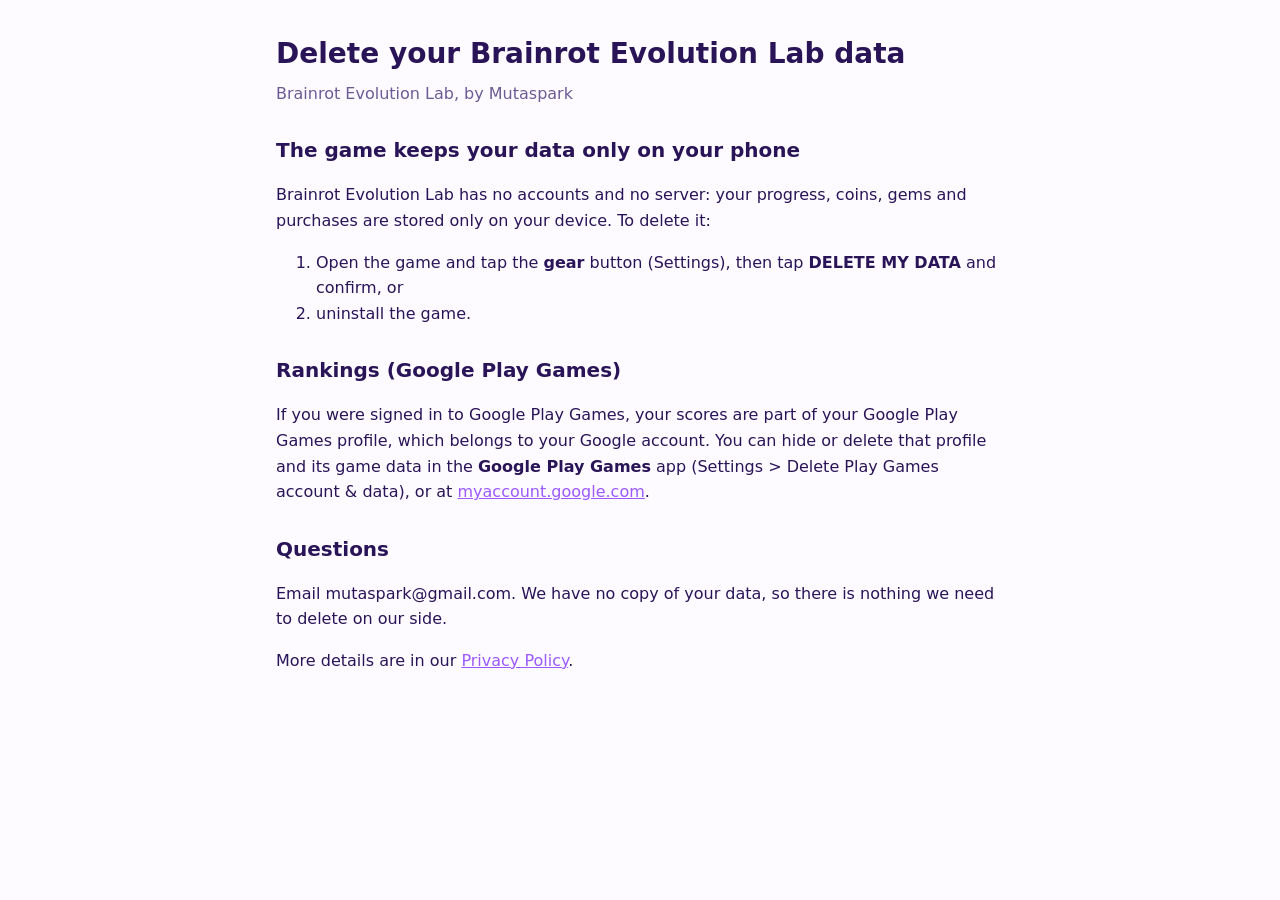
==== delete-account.html @ 0472e075 "Add files via upload" ====
<!doctype html>
<html lang="en">
<head>
<meta charset="utf-8">
<meta name="viewport" content="width=device-width, initial-scale=1">
<title>Delete your data - Brainrot Evolution Lab</title>
<link rel="stylesheet" href="legal.css">
</head>
<body>
<main>
<h1>Delete your Brainrot Evolution Lab data</h1>
<p class="meta">Brainrot Evolution Lab, by Mutaspark</p>

<h2>The game keeps your data only on your phone</h2>
<p>Brainrot Evolution Lab has no accounts and no server: your progress, coins, gems and purchases are stored only on
your device. To delete it:</p>
<ol>
<li>Open the game and tap the <strong>gear</strong> button (Settings), then tap <strong>DELETE MY DATA</strong> and confirm, or</li>
<li>uninstall the game.</li>
</ol>

<h2>Rankings (Google Play Games)</h2>
<p>If you were signed in to Google Play Games, your scores are part of your Google Play Games profile, which belongs to
your Google account. You can hide or delete that profile and its game data in the <strong>Google Play Games</strong> app
(Settings &gt; Delete Play Games account &amp; data), or at <a href="https://myaccount.google.com">myaccount.google.com</a>.</p>

<h2>Questions</h2>
<p>Email mutaspark@gmail.com. We have no copy of your data, so there is nothing we need to delete on our side.</p>
<p>More details are in our <a href="privacy.html">Privacy Policy</a>.</p>
</main>
</body>
</html>
---- legal.css ----
:root { --bg: #fdfbff; --ink: #2a1458; --muted: #6b5b95; --line: #e3d8ff; --accent: #9b59ff; }
@media (prefers-color-scheme: dark) { :root { --bg: #1a0c40; --ink: #f3eeff; --muted: #c9bff2; --line: #3a2a70; --accent: #c4a1ff; } }
* { box-sizing: border-box; }
body { margin: 0; background: var(--bg); color: var(--ink); font: 16px/1.6 system-ui, -apple-system, "Segoe UI", Roboto, sans-serif; }
main { max-width: 760px; margin: 0 auto; padding: 32px 16px 64px; }
h1 { font-size: 28px; margin: 0 0 4px; }
h2 { font-size: 20px; margin: 28px 0 8px; }
.meta { color: var(--muted); margin: 0 0 24px; }
a { color: var(--accent); }
table { width: 100%; border-collapse: collapse; font-size: 15px; }
th, td { text-align: left; vertical-align: top; padding: 8px; border-bottom: 1px solid var(--line); }
.todo { background: #ffe9a8; color: #5a3e10; padding: 0 4px; border-radius: 4px; }
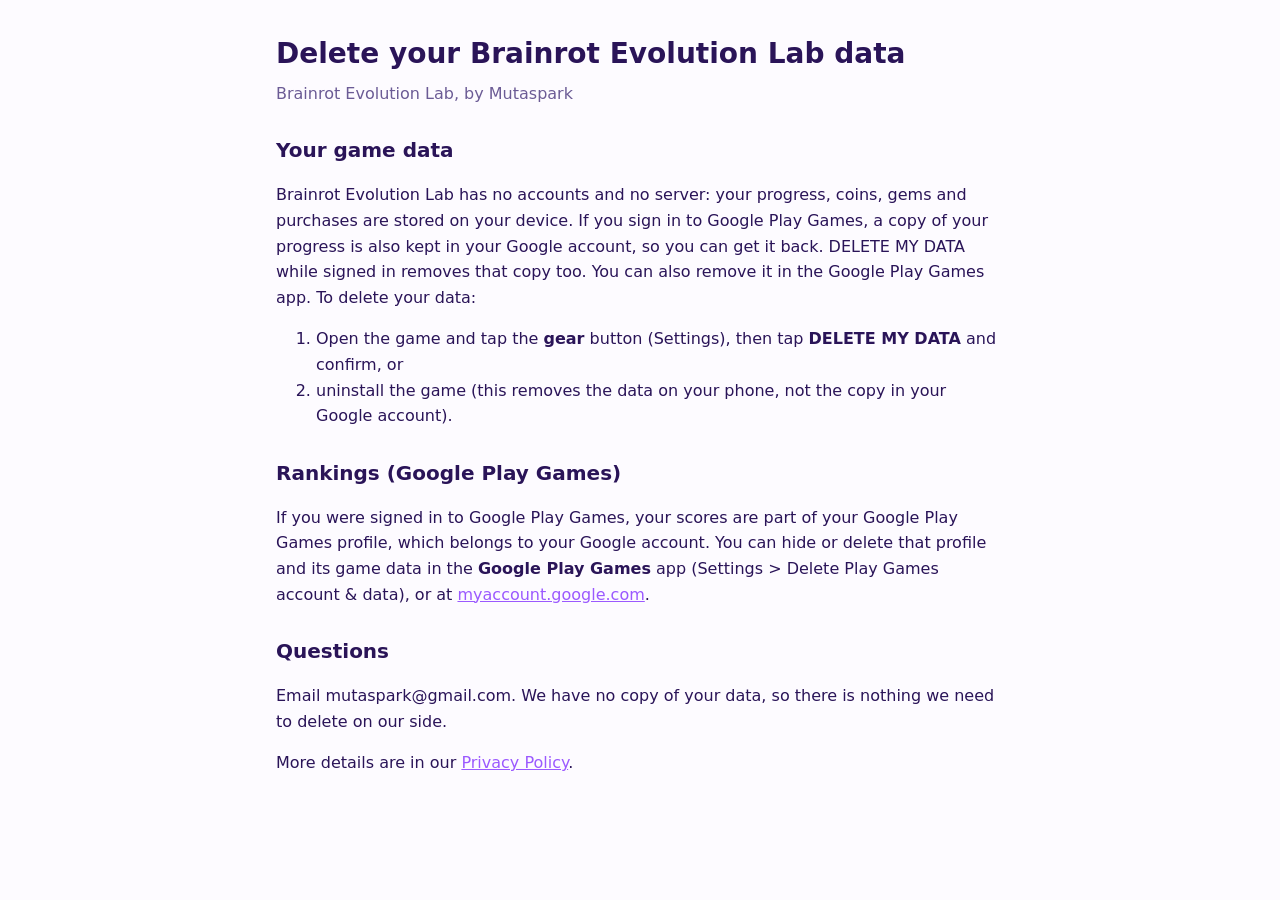
==== commit fd303667: "Add files via upload" ====
--- a/delete-account.html
+++ b/delete-account.html
@@ -11,12 +11,12 @@
 <h1>Delete your Brainrot Evolution Lab data</h1>
 <p class="meta">Brainrot Evolution Lab, by Mutaspark</p>
 
-<h2>The game keeps your data only on your phone</h2>
-<p>Brainrot Evolution Lab has no accounts and no server: your progress, coins, gems and purchases are stored only on
-your device. To delete it:</p>
+<h2>Your game data</h2>
+<p>Brainrot Evolution Lab has no accounts and no server: your progress, coins, gems and purchases are stored on your
+device. If you sign in to Google Play Games, a copy of your progress is also kept in your Google account, so you can get it back. DELETE MY DATA while signed in removes that copy too. You can also remove it in the Google Play Games app. To delete your data:</p>
 <ol>
 <li>Open the game and tap the <strong>gear</strong> button (Settings), then tap <strong>DELETE MY DATA</strong> and confirm, or</li>
-<li>uninstall the game.</li>
+<li>uninstall the game (this removes the data on your phone, not the copy in your Google account).</li>
 </ol>
 
 <h2>Rankings (Google Play Games)</h2>
